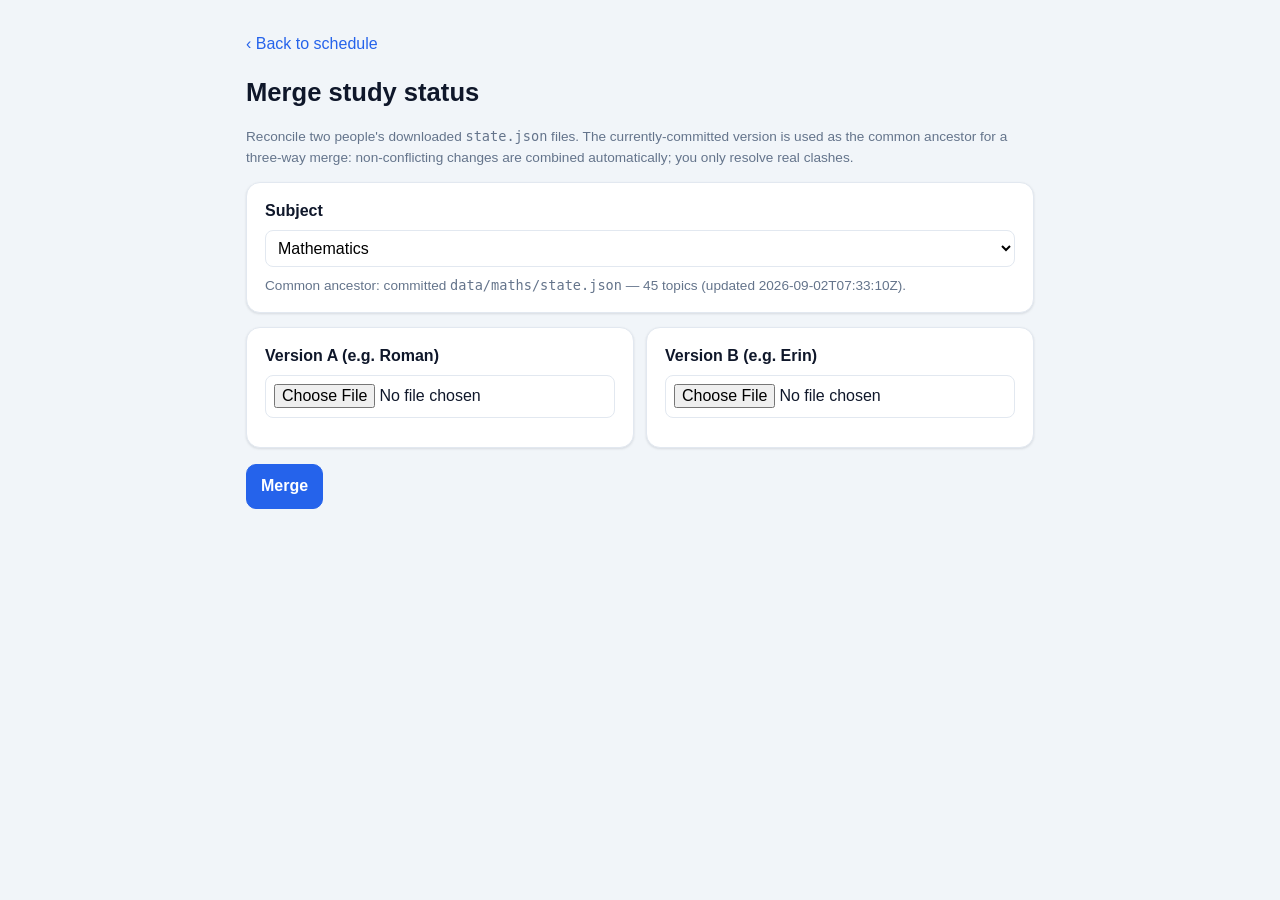
==== merge.html @ 23b68b0f "Add three-way state merge tool + subject name in 3-day calendar view merge.html: a self-contained br" ====
<!DOCTYPE html>
<html lang="en">
<head>
  <meta charset="utf-8">
  <meta name="viewport" content="width=device-width, initial-scale=1, viewport-fit=cover">
  <title>Merge state · Erin Study Schedule</title>
  <link rel="stylesheet" href="app.css">
  <style>
    .merge-wrap { max-width: 820px; margin: 0 auto; padding: 16px 16px 60px; }
    .drop { display: grid; grid-template-columns: 1fr 1fr; gap: 12px; }
    .drop .card { margin: 0; }
    label.field { display: block; font-weight: 600; margin-bottom: 6px; }
    input[type=file], select { font: inherit; padding: 8px; border: 1px solid var(--line); border-radius: 8px; width: 100%; background: var(--card); }
    .summary { display: flex; gap: 16px; flex-wrap: wrap; margin: 4px 0; }
    .summary b { font-variant-numeric: tabular-nums; }
    .conflict { border-top: 1px solid var(--line); padding: 12px 0; }
    .conflict:first-child { border-top: 0; }
    .conflict h4 { margin: 0 0 8px; }
    .choices { display: flex; gap: 8px; flex-wrap: wrap; }
    .choice { border: 2px solid var(--line); border-radius: 10px; padding: 8px 12px; cursor: pointer; display: flex; align-items: center; gap: 8px; }
    .choice.sel { border-color: var(--accent); background: #eff6ff; }
    .choice input { display: none; }
    .who { font-size: .72rem; color: var(--muted); text-transform: uppercase; letter-spacing: .04em; }
    .out { width: 100%; height: 200px; font-family: ui-monospace, Menlo, monospace; font-size: .72rem; border: 1px solid var(--line); border-radius: 8px; padding: 10px; }
    .note { color: var(--muted); font-size: .85rem; }
    .bad { color: var(--n); }
    .ok { color: var(--c); }
    @media (max-width: 560px) { .drop { grid-template-columns: 1fr; } }
  </style>
</head>
<body>
<div class="merge-wrap">
  <p><a href="." data-nav>‹ Back to schedule</a></p>
  <h1>Merge study status</h1>
  <p class="note">Reconcile two people's downloaded <code>state.json</code> files. The
    currently-committed version is used as the common ancestor for a three-way merge:
    non-conflicting changes are combined automatically; you only resolve real clashes.</p>

  <section class="card">
    <label class="field" for="subject">Subject</label>
    <select id="subject"></select>
    <p class="note" id="base-note" style="margin:8px 0 0"></p>
  </section>

  <div class="drop">
    <section class="card">
      <label class="field" for="fileA">Version A (e.g. Roman)</label>
      <input type="file" id="fileA" accept="application/json,.json">
      <p class="note" id="statusA"></p>
    </section>
    <section class="card">
      <label class="field" for="fileB">Version B (e.g. Erin)</label>
      <input type="file" id="fileB" accept="application/json,.json">
      <p class="note" id="statusB"></p>
    </section>
  </div>

  <p><button class="btn primary" id="mergeBtn" disabled>Merge</button>
     <button class="btn ghost" id="allA" hidden>Take all A</button>
     <button class="btn ghost" id="allB" hidden>Take all B</button></p>

  <section class="card" id="result" hidden>
    <div class="summary">
      <span>Auto-merged: <b id="nAuto">0</b> topics</span>
      <span>Conflicts: <b id="nConf">0</b></span>
      <span>Unresolved: <b id="nOpen" class="bad">0</b></span>
    </div>
    <div id="conflicts"></div>
  </section>

  <section class="card" id="outWrap" hidden>
    <h2>Merged <code id="outPath"></code></h2>
    <p class="note">Save this over the file in the repo, then commit &amp; push.</p>
    <textarea class="out" id="out" readonly></textarea>
    <p style="margin-top:10px">
      <button class="btn" id="copy">Copy</button>
      <button class="btn primary" id="download" disabled>Download merged state.json</button>
    </p>
  </section>
</div>

<script type="module">
const $ = (id) => document.getElementById(id);
const STATUS = { N: 'st-n', W: 'st-w', C: 'st-c' };
const chip = (s) => `<span class="chip ${STATUS[s] || ''}">${s || '·'}</span>`;

let subjects = [], base = null, A = null, B = null, titles = {}, subjectId = null;
let computed = null;                     // { auto:[ids], conflicts:[{id,y,t,b}], topicFields:{} }
const resolution = {};                   // id -> 'A' | 'B'

// URL canonicalisation — mirrors tools/pmt/bind.py canon().
function canon(url) {
  let u = url || '';
  try {
    if (u.includes('pdf-pages') && u.includes('pdf=')) {
      const q = new URL(u, location.href).searchParams.get('pdf');
      if (q) u = q;
    }
  } catch { /* ignore */ }
  let prev = null;
  while (prev !== u) { prev = u; try { u = decodeURIComponent(u); } catch { break; } }
  try { const p = new URL(u, location.href); return (p.host + p.pathname).toLowerCase().trim(); }
  catch { return u.toLowerCase().trim(); }
}

async function init() {
  try {
    subjects = (await (await fetch('data/subjects.json?t=' + Date.now())).json()).subjects
      .filter((s) => s.status === 'active');
  } catch { subjects = []; }
  $('subject').innerHTML = subjects.map((s) => `<option value="${s.id}">${s.name}</option>`).join('');
  $('subject').onchange = pickSubject;
  if (subjects.length) pickSubject();
}

async function pickSubject() {
  subjectId = $('subject').value;
  const meta = subjects.find((s) => s.id === subjectId);
  base = null; titles = {};
  try {
    base = await (await fetch(meta.state + '?t=' + Date.now())).json();
    $('base-note').innerHTML = `Common ancestor: committed <code>${meta.state}</code> — ` +
      `${Object.keys(base.topics || {}).length} topics (updated ${base.updatedAt || '—'}).`;
  } catch { $('base-note').innerHTML = '<span class="bad">Could not load committed base.</span>'; }
  try {
    const c = await (await fetch(meta.content + '?t=' + Date.now())).json();
    for (const strand of c.strands) for (const st of strand.subtopics) titles[st.id] = st.title;
  } catch { /* titles optional */ }
  refresh();
}

function readFile(input, slot, statusEl) {
  const f = input.files[0];
  if (!f) return;
  const r = new FileReader();
  r.onload = () => {
    try {
      const j = JSON.parse(r.result);
      if (!j || typeof j.topics !== 'object') throw new Error('missing "topics"');
      if (slot === 'A') A = j; else B = j;
      statusEl.innerHTML = `<span class="ok">✓ ${Object.keys(j.topics).length} topics</span>`;
    } catch (e) {
      if (slot === 'A') A = null; else B = null;
      statusEl.innerHTML = `<span class="bad">Not a valid state file: ${e.message}</span>`;
    }
    refresh();
  };
  r.readAsText(f);
}

function refresh() {
  $('mergeBtn').disabled = !(base && A && B);
}

// --- three-way merge engine ---
function topic(obj, id) { return (obj && obj.topics[id]) || null; }
function status(obj, id, fallback) { const t = topic(obj, id); return t ? (t.status || 'N') : fallback; }

function mergeLinks(a, b) {
  const out = [], seen = new Set();
  for (const l of [...(a || []), ...(b || [])]) {
    const k = canon(l.url);
    if (!seen.has(k)) { seen.add(k); out.push(l); }
  }
  return out;
}

function sessKey(s) { return `${s.date}|${s.time || ''}|${s.type || ''}`; }
function mergeSessions(baseS, aS, bS) {
  const bm = new Map((baseS || []).map((s) => [sessKey(s), s]));
  const out = new Map();
  for (const s of [...(aS || []), ...(bS || [])]) {
    const k = sessKey(s);
    if (!out.has(k)) out.set(k, { ...s });
    else {
      // same slot in both: resolve `done` three-way, else "completed wins"
      const cur = out.get(k), bd = bm.get(k)?.done ?? false;
      cur.done = (cur.done === s.done) ? cur.done
        : (cur.done === bd) ? s.done : (s.done === bd) ? cur.done : (cur.done || s.done);
    }
  }
  return [...out.values()];
}

function compute() {
  const ids = new Set([
    ...Object.keys(base.topics || {}), ...Object.keys(A.topics || {}), ...Object.keys(B.topics || {}),
  ]);
  const auto = [], conflicts = [], fields = {};
  for (const id of ids) {
    const bs = status(base, id, null), as = status(A, id, null), ts = status(B, id, null);
    const ay = as ?? bs ?? 'N', by = ts ?? bs ?? 'N';
    let resolved = null, isConflict = false;
    if (ay === by) resolved = ay;
    else if (ay === bs) resolved = by;          // A unchanged → take B
    else if (by === bs) resolved = ay;          // B unchanged → take A
    else { isConflict = true; }                 // both changed differently
    fields[id] = {
      links: mergeLinks(topic(A, id)?.links, topic(B, id)?.links),
      sessions: mergeSessions(topic(base, id)?.sessions, topic(A, id)?.sessions, topic(B, id)?.sessions),
      status: resolved,
    };
    if (isConflict) { conflicts.push({ id, a: ay, b: by, base: bs }); delete resolution[id]; }
    else auto.push(id);
  }
  computed = { auto, conflicts, fields };
}

function build() {
  const out = { updatedAt: new Date().toISOString().replace(/\.\d+Z$/, 'Z'), topics: {} };
  const order = [...computed.auto, ...computed.conflicts.map((c) => c.id)].sort();
  for (const id of order) {
    const f = computed.fields[id];
    let st = f.status;
    if (st == null) { const c = computed.conflicts.find((x) => x.id === id); st = resolution[id] === 'B' ? c.b : c.a; }
    out.topics[id] = { status: st, links: f.links, sessions: f.sessions };
  }
  return out;
}

function renderConflicts() {
  const box = $('conflicts');
  box.innerHTML = computed.conflicts.map((c) => `
    <div class="conflict" data-id="${c.id}">
      <h4>${titles[c.id] || c.id}</h4>
      <div class="choices">
        ${['A', 'B'].map((side) => {
          const val = side === 'A' ? c.a : c.b;
          const who = side === 'A' ? 'Version A' : 'Version B';
          const sel = resolution[c.id] === side ? 'sel' : '';
          return `<label class="choice ${sel}" data-side="${side}">
            <input type="radio" name="c-${c.id}" value="${side}" ${sel ? 'checked' : ''}>
            <span><span class="who">${who}</span><br>${chip(val)}</span></label>`;
        }).join('')}
        <label class="choice" title="unchanged base was ${c.base}"><span class="who">base</span> ${chip(c.base)}</label>
      </div>
    </div>`).join('') || '<p class="note">No conflicts — fully auto-merged. 🎉</p>';
  box.querySelectorAll('.conflict').forEach((row) => {
    row.querySelectorAll('input[type=radio]').forEach((r) => r.onchange = () => {
      resolution[row.dataset.id] = r.value;
      row.querySelectorAll('.choice[data-side]').forEach((c) => c.classList.toggle('sel', c.dataset.side === r.value));
      updateOut();
    });
  });
}

function updateOut() {
  $('nAuto').textContent = computed.auto.length;
  $('nConf').textContent = computed.conflicts.length;
  const open = computed.conflicts.filter((c) => !resolution[c.id]).length;
  $('nOpen').textContent = open;
  const merged = build();
  $('out').value = JSON.stringify(merged, null, 2) + '\n';
  $('download').disabled = open > 0;
}

function doMerge() {
  compute();
  $('result').hidden = false;
  $('outWrap').hidden = false;
  $('allA').hidden = $('allB').hidden = computed.conflicts.length === 0;
  const meta = subjects.find((s) => s.id === subjectId);
  $('outPath').textContent = meta.state;
  renderConflicts();
  updateOut();
}

$('fileA').onchange = (e) => readFile(e.target, 'A', $('statusA'));
$('fileB').onchange = (e) => readFile(e.target, 'B', $('statusB'));
$('mergeBtn').onclick = doMerge;
$('allA').onclick = () => { computed.conflicts.forEach((c) => resolution[c.id] = 'A'); renderConflicts(); updateOut(); };
$('allB').onclick = () => { computed.conflicts.forEach((c) => resolution[c.id] = 'B'); renderConflicts(); updateOut(); };
$('copy').onclick = async () => { try { await navigator.clipboard.writeText($('out').value); $('copy').textContent = 'Copied ✓'; } catch { $('out').select(); document.execCommand('copy'); } };
$('download').onclick = () => {
  const blob = new Blob([$('out').value], { type: 'application/json' });
  const a = document.createElement('a');
  a.href = URL.createObjectURL(blob); a.download = 'state.json'; a.click();
  URL.revokeObjectURL(a.href);
};

init();
</script>
</body>
</html>
---- app.css ----
:root {
  --bg: #f1f5f9;
  --card: #ffffff;
  --ink: #0f172a;
  --muted: #64748b;
  --line: #e2e8f0;
  --accent: #2563eb;
  --n: #dc2626;   /* red */
  --w: #f59e0b;   /* amber */
  --c: #16a34a;   /* green */
  --radius: 14px;
  --shadow: 0 1px 3px rgba(15, 23, 42, .08), 0 1px 2px rgba(15, 23, 42, .04);
}
* { box-sizing: border-box; }
html { -webkit-text-size-adjust: 100%; }
body {
  margin: 0;
  font: 16px/1.55 -apple-system, BlinkMacSystemFont, "Segoe UI", Roboto, Helvetica, Arial, sans-serif;
  color: var(--ink);
  background: var(--bg);
  padding-bottom: 88px;
}
#app { max-width: 820px; margin: 0 auto; padding: 0 16px 40px; }
a { color: var(--accent); text-decoration: none; }
h1 { font-size: 1.6rem; margin: .2em 0; }
h2 { font-size: 1.15rem; margin: 0 0 .5em; }
.muted { color: var(--muted); }
.small { font-size: .85rem; }
.lead, .sub { color: var(--muted); }

/* top bar */
.topbar {
  display: flex; align-items: center; justify-content: space-between;
  padding: 14px 0; margin-bottom: 4px; border-bottom: 1px solid var(--line);
  position: sticky; top: 0; background: var(--bg); z-index: 5;
}
.brand { font-weight: 700; color: var(--ink); }
.topnav a { margin-left: 16px; font-weight: 600; }
.page-head { margin: 18px 0 8px; }
.page-head .sub { margin: .2em 0 0; }
.back { display: inline-block; margin: 14px 0 6px; font-weight: 600; }

/* cards */
.card {
  background: var(--card); border: 1px solid var(--line); border-radius: var(--radius);
  padding: 16px 18px; margin: 14px 0; box-shadow: var(--shadow);
}
.card ul { margin: .3em 0; padding-left: 1.2em; }
.card li { margin: .25em 0; }

/* landing */
.subject-grid { display: grid; grid-template-columns: repeat(auto-fill, minmax(220px, 1fr)); gap: 14px; margin-top: 10px; }
.subject-card {
  background: var(--card); border: 1px solid var(--line); border-left: 5px solid var(--accent);
  border-radius: var(--radius); padding: 18px; box-shadow: var(--shadow); min-height: 96px;
}
.subject-card h2 { color: var(--ink); }
.subject-card p { color: var(--muted); margin: .2em 0 0; font-size: .85rem; }
.disabled .subject-card { opacity: .55; }
.soon { font-size: .6rem; text-transform: uppercase; letter-spacing: .05em; background: var(--line); color: var(--muted); padding: 2px 6px; border-radius: 6px; vertical-align: middle; }

/* toolbar / tier segmented control */
.toolbar { display: flex; align-items: center; justify-content: space-between; gap: 10px; margin: 8px 0 4px; flex-wrap: wrap; }
.seg { display: inline-flex; background: var(--card); border: 1px solid var(--line); border-radius: 10px; overflow: hidden; }
.seg button { border: 0; background: transparent; padding: 8px 14px; font: inherit; font-weight: 600; color: var(--muted); cursor: pointer; }
.seg button.on { background: var(--accent); color: #fff; }
.legend { color: var(--muted); font-size: .9rem; }

/* checklist rows */
.strand { margin: 18px 0; }
.strand-head { display: flex; align-items: baseline; justify-content: space-between; margin-bottom: 6px; }
.weight { color: var(--muted); font-size: .8rem; }
.rows { background: var(--card); border: 1px solid var(--line); border-radius: var(--radius); overflow: hidden; box-shadow: var(--shadow); }
.row { display: flex; align-items: center; gap: 12px; padding: 12px 14px; border-top: 1px solid var(--line); color: var(--ink); }
.row:first-child { border-top: 0; }
.row-title { flex: 1; font-weight: 500; }
.row-go { color: var(--muted); font-size: 1.3rem; }
.htag { display: inline-block; margin-left: 6px; font-size: .6rem; font-weight: 700; color: #fff; background: #7c3aed; border-radius: 5px; padding: 1px 5px; vertical-align: middle; }

/* status chips + row chip buttons */
.chip, .row-chip {
  display: inline-flex; align-items: center; justify-content: center;
  width: 26px; height: 26px; border-radius: 8px; font-weight: 800; font-size: .85rem; color: #fff;
}
.row-chip { border: 0; cursor: pointer; width: 34px; height: 34px; font-size: 1rem; }
.st-n { background: var(--n); }
.st-w { background: var(--w); }
.st-c { background: var(--c); }

/* topic detail */
.topic-head { display: flex; align-items: flex-start; justify-content: space-between; gap: 16px; margin: 6px 0 4px; }
.crumb { color: var(--muted); font-size: .85rem; margin: 0 0 2px; }
.topic-head h1 { margin: 0 0 4px; }
.nextup { margin: 4px 0 0; }
.bigbadge {
  flex: 0 0 auto; border: 0; cursor: pointer; color: #fff; border-radius: 16px;
  width: 108px; min-height: 108px; padding: 12px 8px; display: flex; flex-direction: column;
  align-items: center; justify-content: center; gap: 2px; box-shadow: var(--shadow);
}
.bb-letter { font-size: 2.6rem; font-weight: 800; line-height: 1; }
.bb-label { font-size: .7rem; font-weight: 600; opacity: .95; text-align: center; }
.formulae li { font-variant-numeric: tabular-nums; }

/* sessions + links lists */
.sessions, .links { list-style: none; padding: 0; margin: 0 0 10px; }
.ses { display: flex; align-items: center; gap: 10px; padding: 8px 0; border-top: 1px solid var(--line); }
.ses:first-child { border-top: 0; }
.ses-when { font-weight: 600; min-width: 130px; }
.ses-type { color: var(--muted); flex: 1; }
.ses.done .ses-when, .ses.done .ses-type { text-decoration: line-through; color: var(--muted); }
.ses.future .ses-when { color: var(--accent); }
.links li { display: flex; align-items: center; gap: 8px; padding: 6px 0; }
.link-x { margin-left: auto; border: 0; background: transparent; color: var(--muted); font-size: 1rem; cursor: pointer; }
.add-row { display: flex; gap: 8px; flex-wrap: wrap; margin-top: 8px; }
.add-row input, .add-row select { padding: 9px 10px; border: 1px solid var(--line); border-radius: 9px; font: inherit; }
.add-row input[type="text"], .add-row input[type="url"] { flex: 1; min-width: 160px; }

/* buttons */
.btn { border: 1px solid var(--line); background: var(--card); color: var(--ink); font: inherit; font-weight: 600; padding: 9px 14px; border-radius: 10px; cursor: pointer; }
.btn.primary { background: var(--accent); color: #fff; border-color: var(--accent); }
.btn.ghost { background: transparent; }
.btn.big { font-size: 1.05rem; padding: 13px 20px; }
.update-foot { text-align: center; margin: 24px 0 10px; }
.update-foot p { margin: 6px 0 0; }

/* save bar */
.savebar {
  position: fixed; left: 0; right: 0; bottom: 0; z-index: 20;
  display: flex; align-items: center; justify-content: space-between; gap: 12px; flex-wrap: wrap;
  background: #0f172a; color: #fff; padding: 12px 16px;
  padding-bottom: calc(12px + env(safe-area-inset-bottom));
}
.savebar-actions { display: flex; gap: 8px; }
.savebar .btn.ghost { color: #fff; border-color: #334155; }

/* modal */
.modal-bg { position: fixed; inset: 0; background: rgba(15, 23, 42, .5); display: flex; align-items: center; justify-content: center; padding: 16px; z-index: 40; }
.modal { background: var(--card); border-radius: var(--radius); padding: 20px; max-width: 560px; width: 100%; max-height: 90vh; overflow: auto; }
.modal .cmd { background: #0f172a; color: #e2e8f0; padding: 10px 12px; border-radius: 8px; overflow-x: auto; font-size: .8rem; }
.export-text { width: 100%; height: 220px; margin: 10px 0; font-family: ui-monospace, Menlo, monospace; font-size: .75rem; border: 1px solid var(--line); border-radius: 8px; padding: 10px; }
.modal-actions { display: flex; gap: 8px; justify-content: flex-end; flex-wrap: wrap; }

/* tables */
.tbl { width: 100%; border-collapse: collapse; }
.tbl td { padding: 6px 8px; border-top: 1px solid var(--line); vertical-align: top; }

/* calendar */
.three-day { display: grid; grid-template-columns: repeat(3, 1fr); gap: 12px; margin: 12px 0; }
.day3 { background: var(--card); border: 1px solid var(--line); border-radius: var(--radius); padding: 12px; box-shadow: var(--shadow); }
.day3.is-today { border-color: var(--accent); box-shadow: 0 0 0 2px rgba(37, 99, 235, .15), var(--shadow); }
.day3 h3 { margin: 0 0 8px; font-size: 1rem; display: flex; flex-direction: column; }
.day3 h3 span { font-weight: 500; color: var(--muted); font-size: .78rem; }
.cal-item { display: flex; gap: 8px; align-items: baseline; padding: 7px 8px; margin: 6px 0; border-left: 4px solid var(--accent); background: #f8fafc; border-radius: 8px; color: var(--ink); }
.cal-time { font-weight: 700; font-variant-numeric: tabular-nums; font-size: .85rem; }
.cal-topic { font-size: .85rem; }
.cal-topic em { color: var(--muted); font-style: normal; font-size: .75rem; }
.cal-subject { display: inline-block; background: var(--accent); color: #fff; font-size: .62rem; font-weight: 700; text-transform: uppercase; letter-spacing: .03em; padding: 1px 6px; border-radius: 6px; margin-right: 6px; vertical-align: middle; }
.merge-link { margin-top: 26px; text-align: center; font-size: .85rem; }
.month { overflow-x: auto; }
.mrow.head, .mgrid { display: grid; grid-template-columns: repeat(7, 1fr); }
.mhd { text-align: center; font-size: .7rem; color: var(--muted); padding: 4px 0; font-weight: 700; }
.mcell { min-height: 62px; border: 1px solid var(--line); padding: 4px; }
.mcell.empty { background: #f8fafc; }
.mcell.today { outline: 2px solid var(--accent); outline-offset: -2px; }
.mnum { font-size: .8rem; color: var(--muted); }
.mdots { display: flex; flex-wrap: wrap; gap: 3px; margin-top: 4px; }
.dot { width: 8px; height: 8px; border-radius: 50%; display: inline-block; }

.loading, .error { padding: 40px 0; color: var(--muted); }
.error pre { white-space: pre-wrap; color: var(--n); }

/* phone */
@media (max-width: 560px) {
  .three-day { grid-template-columns: 1fr; }
  .topic-head { flex-direction: column-reverse; align-items: stretch; }
  .bigbadge { width: 100%; flex-direction: row; min-height: 76px; justify-content: center; gap: 14px; }
  .bb-letter { font-size: 2rem; }
  .ses-when { min-width: 108px; }
}
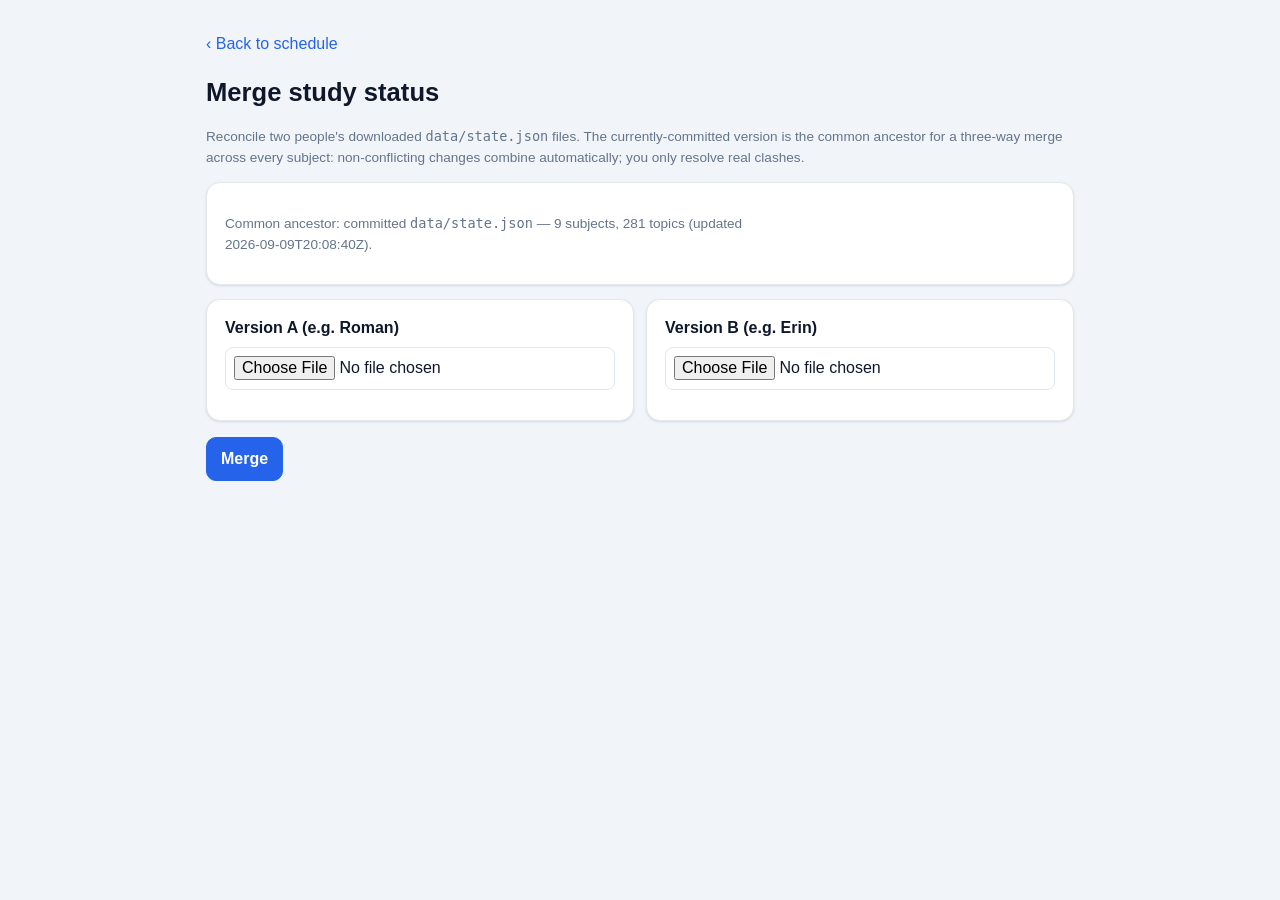
==== commit 0e2d5667: "Consolidate all subject state into a single data/state.json Replace nine per-subject state.json file" ====
--- a/merge.html
+++ b/merge.html
@@ -6,41 +6,37 @@
   <title>Merge state · Erin Study Schedule</title>
   <link rel="stylesheet" href="app.css">
   <style>
-    .merge-wrap { max-width: 820px; margin: 0 auto; padding: 16px 16px 60px; }
+    .merge-wrap { max-width: 900px; margin: 0 auto; padding: 16px 16px 60px; }
     .drop { display: grid; grid-template-columns: 1fr 1fr; gap: 12px; }
     .drop .card { margin: 0; }
     label.field { display: block; font-weight: 600; margin-bottom: 6px; }
-    input[type=file], select { font: inherit; padding: 8px; border: 1px solid var(--line); border-radius: 8px; width: 100%; background: var(--card); }
-    .summary { display: flex; gap: 16px; flex-wrap: wrap; margin: 4px 0; }
+    input[type=file] { font: inherit; padding: 8px; border: 1px solid var(--line); border-radius: 8px; width: 100%; background: var(--card); }
+    .summary { display: flex; gap: 16px; flex-wrap: wrap; margin: 4px 0 10px; }
     .summary b { font-variant-numeric: tabular-nums; }
     .conflict { border-top: 1px solid var(--line); padding: 12px 0; }
     .conflict:first-child { border-top: 0; }
     .conflict h4 { margin: 0 0 8px; }
+    .conflict .sub { color: var(--muted); font-weight: 400; font-size: .85em; }
     .choices { display: flex; gap: 8px; flex-wrap: wrap; }
     .choice { border: 2px solid var(--line); border-radius: 10px; padding: 8px 12px; cursor: pointer; display: flex; align-items: center; gap: 8px; }
     .choice.sel { border-color: var(--accent); background: #eff6ff; }
     .choice input { display: none; }
     .who { font-size: .72rem; color: var(--muted); text-transform: uppercase; letter-spacing: .04em; }
-    .out { width: 100%; height: 200px; font-family: ui-monospace, Menlo, monospace; font-size: .72rem; border: 1px solid var(--line); border-radius: 8px; padding: 10px; }
+    .out { width: 100%; height: 220px; font-family: ui-monospace, Menlo, monospace; font-size: .72rem; border: 1px solid var(--line); border-radius: 8px; padding: 10px; }
     .note { color: var(--muted); font-size: .85rem; }
-    .bad { color: var(--n); }
-    .ok { color: var(--c); }
+    .bad { color: var(--n); } .ok { color: var(--c); }
     @media (max-width: 560px) { .drop { grid-template-columns: 1fr; } }
   </style>
 </head>
 <body>
 <div class="merge-wrap">
-  <p><a href="." data-nav>‹ Back to schedule</a></p>
+  <p><a href=".">‹ Back to schedule</a></p>
   <h1>Merge study status</h1>
-  <p class="note">Reconcile two people's downloaded <code>state.json</code> files. The
-    currently-committed version is used as the common ancestor for a three-way merge:
-    non-conflicting changes are combined automatically; you only resolve real clashes.</p>
-
-  <section class="card">
-    <label class="field" for="subject">Subject</label>
-    <select id="subject"></select>
-    <p class="note" id="base-note" style="margin:8px 0 0"></p>
-  </section>
+  <p class="note">Reconcile two people's downloaded <code>data/state.json</code> files. The
+    currently-committed version is the common ancestor for a three-way merge across every
+    subject: non-conflicting changes combine automatically; you only resolve real clashes.</p>
+
+  <section class="card"><p class="note" id="base-note">Loading committed base…</p></section>
 
   <div class="drop">
     <section class="card">
@@ -69,12 +65,12 @@
   </section>
 
   <section class="card" id="outWrap" hidden>
-    <h2>Merged <code id="outPath"></code></h2>
-    <p class="note">Save this over the file in the repo, then commit &amp; push.</p>
+    <h2>Merged <code>data/state.json</code></h2>
+    <p class="note">Save this over <code>data/state.json</code>, then commit &amp; push.</p>
     <textarea class="out" id="out" readonly></textarea>
     <p style="margin-top:10px">
       <button class="btn" id="copy">Copy</button>
-      <button class="btn primary" id="download" disabled>Download merged state.json</button>
+      <button class="btn primary" id="download" disabled>Download data/state.json</button>
     </p>
   </section>
 </div>
@@ -84,160 +80,141 @@
 const STATUS = { N: 'st-n', W: 'st-w', C: 'st-c' };
 const chip = (s) => `<span class="chip ${STATUS[s] || ''}">${s || '·'}</span>`;
 
-let subjects = [], base = null, A = null, B = null, titles = {}, subjectId = null;
-let computed = null;                     // { auto:[ids], conflicts:[{id,y,t,b}], topicFields:{} }
-const resolution = {};                   // id -> 'A' | 'B'
-
-// URL canonicalisation — mirrors tools/pmt/bind.py canon().
+let subjects = [], base = null, A = null, B = null, titles = {}, names = {};
+let computed = null;
+const resolution = {};                     // "sid:::tid" -> 'A' | 'B'
+
 function canon(url) {
   let u = url || '';
-  try {
-    if (u.includes('pdf-pages') && u.includes('pdf=')) {
-      const q = new URL(u, location.href).searchParams.get('pdf');
-      if (q) u = q;
-    }
-  } catch { /* ignore */ }
+  try { if (u.includes('pdf-pages') && u.includes('pdf=')) { const q = new URL(u, location.href).searchParams.get('pdf'); if (q) u = q; } } catch { /* */ }
   let prev = null;
   while (prev !== u) { prev = u; try { u = decodeURIComponent(u); } catch { break; } }
-  try { const p = new URL(u, location.href); return (p.host + p.pathname).toLowerCase().trim(); }
-  catch { return u.toLowerCase().trim(); }
-}
+  try { const p = new URL(u, location.href); return (p.host + p.pathname).toLowerCase().trim(); } catch { return u.toLowerCase().trim(); }
+}
+const norm = (s) => ({ updatedAt: s?.updatedAt || '', subjects: s?.subjects || {} });
 
 async function init() {
+  try { subjects = (await (await fetch('data/subjects.json?t=' + Date.now())).json()).subjects.filter((s) => s.status === 'active'); }
+  catch { subjects = []; }
+  subjects.forEach((s) => { names[s.id] = s.name; });
   try {
-    subjects = (await (await fetch('data/subjects.json?t=' + Date.now())).json()).subjects
-      .filter((s) => s.status === 'active');
-  } catch { subjects = []; }
-  $('subject').innerHTML = subjects.map((s) => `<option value="${s.id}">${s.name}</option>`).join('');
-  $('subject').onchange = pickSubject;
-  if (subjects.length) pickSubject();
-}
-
-async function pickSubject() {
-  subjectId = $('subject').value;
-  const meta = subjects.find((s) => s.id === subjectId);
-  base = null; titles = {};
-  try {
-    base = await (await fetch(meta.state + '?t=' + Date.now())).json();
-    $('base-note').innerHTML = `Common ancestor: committed <code>${meta.state}</code> — ` +
-      `${Object.keys(base.topics || {}).length} topics (updated ${base.updatedAt || '—'}).`;
-  } catch { $('base-note').innerHTML = '<span class="bad">Could not load committed base.</span>'; }
-  try {
-    const c = await (await fetch(meta.content + '?t=' + Date.now())).json();
-    for (const strand of c.strands) for (const st of strand.subtopics) titles[st.id] = st.title;
-  } catch { /* titles optional */ }
-  refresh();
+    base = norm(await (await fetch('data/state.json?t=' + Date.now())).json());
+    const n = Object.values(base.subjects).reduce((a, s) => a + Object.keys(s.topics || {}).length, 0);
+    $('base-note').innerHTML = `Common ancestor: committed <code>data/state.json</code> — ${Object.keys(base.subjects).length} subjects, ${n} topics (updated ${base.updatedAt || '—'}).`;
+  } catch { base = norm(null); $('base-note').innerHTML = '<span class="bad">Could not load committed data/state.json.</span>'; }
+  // topic titles per subject (best-effort, for nicer conflict labels)
+  await Promise.all(subjects.map(async (s) => {
+    try {
+      const c = await (await fetch(s.content + '?t=' + Date.now())).json();
+      titles[s.id] = {};
+      for (const strand of c.strands) for (const st of strand.subtopics) titles[s.id][st.id] = st.title;
+    } catch { /* ignore */ }
+  }));
 }
 
 function readFile(input, slot, statusEl) {
-  const f = input.files[0];
-  if (!f) return;
+  const f = input.files[0]; if (!f) return;
   const r = new FileReader();
   r.onload = () => {
     try {
       const j = JSON.parse(r.result);
-      if (!j || typeof j.topics !== 'object') throw new Error('missing "topics"');
-      if (slot === 'A') A = j; else B = j;
-      statusEl.innerHTML = `<span class="ok">✓ ${Object.keys(j.topics).length} topics</span>`;
+      if (!j || typeof j.subjects !== 'object') throw new Error('not a data/state.json (missing "subjects")');
+      const n = Object.values(j.subjects).reduce((a, s) => a + Object.keys(s.topics || {}).length, 0);
+      if (slot === 'A') A = norm(j); else B = norm(j);
+      statusEl.innerHTML = `<span class="ok">✓ ${Object.keys(j.subjects).length} subjects, ${n} topics</span>`;
     } catch (e) {
       if (slot === 'A') A = null; else B = null;
-      statusEl.innerHTML = `<span class="bad">Not a valid state file: ${e.message}</span>`;
+      statusEl.innerHTML = `<span class="bad">${e.message}</span>`;
     }
-    refresh();
+    $('mergeBtn').disabled = !(base && A && B);
   };
   r.readAsText(f);
 }
 
-function refresh() {
-  $('mergeBtn').disabled = !(base && A && B);
-}
-
-// --- three-way merge engine ---
-function topic(obj, id) { return (obj && obj.topics[id]) || null; }
-function status(obj, id, fallback) { const t = topic(obj, id); return t ? (t.status || 'N') : fallback; }
+const topics = (state, sid) => state.subjects[sid]?.topics || {};
+const statusOf = (state, sid, tid) => topics(state, sid)[tid]?.status ?? null;
 
 function mergeLinks(a, b) {
   const out = [], seen = new Set();
-  for (const l of [...(a || []), ...(b || [])]) {
-    const k = canon(l.url);
-    if (!seen.has(k)) { seen.add(k); out.push(l); }
+  for (const l of [...(a || []), ...(b || [])]) { const k = canon(l.url); if (!seen.has(k)) { seen.add(k); out.push(l); } }
+  return out;
+}
+const sk = (s) => `${s.date}|${s.time || ''}|${s.type || ''}`;
+function mergeSessions(bS, aS, bS2) {
+  const bm = new Map((bS || []).map((s) => [sk(s), s]));
+  const m = new Map();
+  for (const s of [...(aS || []), ...(bS2 || [])]) {
+    const k = sk(s);
+    if (!m.has(k)) m.set(k, { ...s });
+    else { const cur = m.get(k), bd = bm.get(k)?.done ?? false; cur.done = (cur.done === s.done) ? cur.done : (cur.done === bd) ? s.done : (s.done === bd) ? cur.done : (cur.done || s.done); }
+  }
+  return [...m.values()];
+}
+
+function compute() {
+  const auto = [], conflicts = [], fields = {};
+  const sids = new Set([...Object.keys(base.subjects), ...Object.keys(A.subjects), ...Object.keys(B.subjects)]);
+  for (const sid of sids) {
+    fields[sid] = {};
+    const tids = new Set([...Object.keys(topics(base, sid)), ...Object.keys(topics(A, sid)), ...Object.keys(topics(B, sid))]);
+    for (const tid of tids) {
+      const bs = statusOf(base, sid, tid), as = statusOf(A, sid, tid), ts = statusOf(B, sid, tid);
+      const ay = as ?? bs ?? 'N', by = ts ?? bs ?? 'N';
+      let resolved = null, isConflict = false;
+      if (ay === by) resolved = ay;
+      else if (ay === bs) resolved = by;
+      else if (by === bs) resolved = ay;
+      else isConflict = true;
+      fields[sid][tid] = {
+        status: resolved,
+        links: mergeLinks(topics(A, sid)[tid]?.links, topics(B, sid)[tid]?.links),
+        sessions: mergeSessions(topics(base, sid)[tid]?.sessions, topics(A, sid)[tid]?.sessions, topics(B, sid)[tid]?.sessions),
+      };
+      if (isConflict) { conflicts.push({ sid, tid, a: ay, b: by, base: bs }); delete resolution[sid + ':::' + tid]; }
+      else auto.push(1);
+    }
+  }
+  computed = { auto: auto.length, conflicts, fields };
+}
+
+function build() {
+  const out = { updatedAt: new Date().toISOString().replace(/\.\d+Z$/, 'Z'), subjects: {} };
+  const order = subjects.map((s) => s.id).filter((id) => id in computed.fields);
+  for (const id of Object.keys(computed.fields)) if (!order.includes(id)) order.push(id);
+  for (const sid of order) {
+    const baseTopics = Object.keys(topics(base, sid));
+    const tids = [...baseTopics, ...Object.keys(computed.fields[sid]).filter((t) => !baseTopics.includes(t))];
+    const outTopics = {};
+    for (const tid of tids) {
+      const f = computed.fields[sid][tid];
+      let st = f.status;
+      if (st == null) { const c = computed.conflicts.find((x) => x.sid === sid && x.tid === tid); st = resolution[sid + ':::' + tid] === 'B' ? c.b : c.a; }
+      outTopics[tid] = { status: st, links: f.links, sessions: f.sessions };
+    }
+    out.subjects[sid] = { topics: outTopics };
   }
   return out;
 }
 
-function sessKey(s) { return `${s.date}|${s.time || ''}|${s.type || ''}`; }
-function mergeSessions(baseS, aS, bS) {
-  const bm = new Map((baseS || []).map((s) => [sessKey(s), s]));
-  const out = new Map();
-  for (const s of [...(aS || []), ...(bS || [])]) {
-    const k = sessKey(s);
-    if (!out.has(k)) out.set(k, { ...s });
-    else {
-      // same slot in both: resolve `done` three-way, else "completed wins"
-      const cur = out.get(k), bd = bm.get(k)?.done ?? false;
-      cur.done = (cur.done === s.done) ? cur.done
-        : (cur.done === bd) ? s.done : (s.done === bd) ? cur.done : (cur.done || s.done);
-    }
-  }
-  return [...out.values()];
-}
-
-function compute() {
-  const ids = new Set([
-    ...Object.keys(base.topics || {}), ...Object.keys(A.topics || {}), ...Object.keys(B.topics || {}),
-  ]);
-  const auto = [], conflicts = [], fields = {};
-  for (const id of ids) {
-    const bs = status(base, id, null), as = status(A, id, null), ts = status(B, id, null);
-    const ay = as ?? bs ?? 'N', by = ts ?? bs ?? 'N';
-    let resolved = null, isConflict = false;
-    if (ay === by) resolved = ay;
-    else if (ay === bs) resolved = by;          // A unchanged → take B
-    else if (by === bs) resolved = ay;          // B unchanged → take A
-    else { isConflict = true; }                 // both changed differently
-    fields[id] = {
-      links: mergeLinks(topic(A, id)?.links, topic(B, id)?.links),
-      sessions: mergeSessions(topic(base, id)?.sessions, topic(A, id)?.sessions, topic(B, id)?.sessions),
-      status: resolved,
-    };
-    if (isConflict) { conflicts.push({ id, a: ay, b: by, base: bs }); delete resolution[id]; }
-    else auto.push(id);
-  }
-  computed = { auto, conflicts, fields };
-}
-
-function build() {
-  const out = { updatedAt: new Date().toISOString().replace(/\.\d+Z$/, 'Z'), topics: {} };
-  const order = [...computed.auto, ...computed.conflicts.map((c) => c.id)].sort();
-  for (const id of order) {
-    const f = computed.fields[id];
-    let st = f.status;
-    if (st == null) { const c = computed.conflicts.find((x) => x.id === id); st = resolution[id] === 'B' ? c.b : c.a; }
-    out.topics[id] = { status: st, links: f.links, sessions: f.sessions };
-  }
-  return out;
-}
-
 function renderConflicts() {
-  const box = $('conflicts');
-  box.innerHTML = computed.conflicts.map((c) => `
-    <div class="conflict" data-id="${c.id}">
-      <h4>${titles[c.id] || c.id}</h4>
+  $('conflicts').innerHTML = computed.conflicts.map((c) => {
+    const key = c.sid + ':::' + c.tid;
+    const title = (titles[c.sid] && titles[c.sid][c.tid]) || c.tid;
+    return `<div class="conflict" data-key="${key}">
+      <h4>${title} <span class="sub">${names[c.sid] || c.sid}</span></h4>
       <div class="choices">
         ${['A', 'B'].map((side) => {
           const val = side === 'A' ? c.a : c.b;
-          const who = side === 'A' ? 'Version A' : 'Version B';
-          const sel = resolution[c.id] === side ? 'sel' : '';
-          return `<label class="choice ${sel}" data-side="${side}">
-            <input type="radio" name="c-${c.id}" value="${side}" ${sel ? 'checked' : ''}>
-            <span><span class="who">${who}</span><br>${chip(val)}</span></label>`;
+          const sel = resolution[key] === side ? 'sel' : '';
+          return `<label class="choice ${sel}" data-side="${side}"><input type="radio" name="c-${key}" value="${side}" ${sel ? 'checked' : ''}>
+            <span><span class="who">Version ${side}</span><br>${chip(val)}</span></label>`;
         }).join('')}
-        <label class="choice" title="unchanged base was ${c.base}"><span class="who">base</span> ${chip(c.base)}</label>
-      </div>
-    </div>`).join('') || '<p class="note">No conflicts — fully auto-merged. 🎉</p>';
-  box.querySelectorAll('.conflict').forEach((row) => {
+        <label class="choice"><span class="who">base</span> ${chip(c.base)}</label>
+      </div></div>`;
+  }).join('') || '<p class="note">No conflicts — fully auto-merged. 🎉</p>';
+  $('conflicts').querySelectorAll('.conflict').forEach((row) => {
     row.querySelectorAll('input[type=radio]').forEach((r) => r.onchange = () => {
-      resolution[row.dataset.id] = r.value;
+      resolution[row.dataset.key] = r.value;
       row.querySelectorAll('.choice[data-side]').forEach((c) => c.classList.toggle('sel', c.dataset.side === r.value));
       updateOut();
     });
@@ -245,38 +222,28 @@
 }
 
 function updateOut() {
-  $('nAuto').textContent = computed.auto.length;
+  $('nAuto').textContent = computed.auto;
   $('nConf').textContent = computed.conflicts.length;
-  const open = computed.conflicts.filter((c) => !resolution[c.id]).length;
+  const open = computed.conflicts.filter((c) => !resolution[c.sid + ':::' + c.tid]).length;
   $('nOpen').textContent = open;
-  const merged = build();
-  $('out').value = JSON.stringify(merged, null, 2) + '\n';
+  $('out').value = JSON.stringify(build(), null, 2) + '\n';
   $('download').disabled = open > 0;
 }
 
 function doMerge() {
   compute();
-  $('result').hidden = false;
-  $('outWrap').hidden = false;
+  $('result').hidden = false; $('outWrap').hidden = false;
   $('allA').hidden = $('allB').hidden = computed.conflicts.length === 0;
-  const meta = subjects.find((s) => s.id === subjectId);
-  $('outPath').textContent = meta.state;
-  renderConflicts();
-  updateOut();
+  renderConflicts(); updateOut();
 }
 
 $('fileA').onchange = (e) => readFile(e.target, 'A', $('statusA'));
 $('fileB').onchange = (e) => readFile(e.target, 'B', $('statusB'));
 $('mergeBtn').onclick = doMerge;
-$('allA').onclick = () => { computed.conflicts.forEach((c) => resolution[c.id] = 'A'); renderConflicts(); updateOut(); };
-$('allB').onclick = () => { computed.conflicts.forEach((c) => resolution[c.id] = 'B'); renderConflicts(); updateOut(); };
+$('allA').onclick = () => { computed.conflicts.forEach((c) => resolution[c.sid + ':::' + c.tid] = 'A'); renderConflicts(); updateOut(); };
+$('allB').onclick = () => { computed.conflicts.forEach((c) => resolution[c.sid + ':::' + c.tid] = 'B'); renderConflicts(); updateOut(); };
 $('copy').onclick = async () => { try { await navigator.clipboard.writeText($('out').value); $('copy').textContent = 'Copied ✓'; } catch { $('out').select(); document.execCommand('copy'); } };
-$('download').onclick = () => {
-  const blob = new Blob([$('out').value], { type: 'application/json' });
-  const a = document.createElement('a');
-  a.href = URL.createObjectURL(blob); a.download = 'state.json'; a.click();
-  URL.revokeObjectURL(a.href);
-};
+$('download').onclick = () => { const b = new Blob([$('out').value], { type: 'application/json' }); const a = document.createElement('a'); a.href = URL.createObjectURL(b); a.download = 'state.json'; a.click(); URL.revokeObjectURL(a.href); };
 
 init();
 </script>
--- a/app.css
+++ b/app.css
@@ -20,7 +20,9 @@
   background: var(--bg);
   padding-bottom: 88px;
 }
-#app { max-width: 820px; margin: 0 auto; padding: 0 16px 40px; }
+#app { max-width: 1080px; margin: 0 auto; padding: 0 16px 40px; }
+/* keep running prose readable even though the shell is wide */
+.card > p, .lead, .legend { max-width: 72ch; }
 a { color: var(--accent); text-decoration: none; }
 h1 { font-size: 1.6rem; margin: .2em 0; }
 h2 { font-size: 1.15rem; margin: 0 0 .5em; }
@@ -64,7 +66,12 @@
 .seg { display: inline-flex; background: var(--card); border: 1px solid var(--line); border-radius: 10px; overflow: hidden; }
 .seg button { border: 0; background: transparent; padding: 8px 14px; font: inherit; font-weight: 600; color: var(--muted); cursor: pointer; }
 .seg button.on { background: var(--accent); color: #fff; }
-.legend { color: var(--muted); font-size: .9rem; }
+.legend { color: var(--muted); font-size: .9rem; margin: 0; }
+.legend-row { display: flex; align-items: center; justify-content: space-between; gap: 10px 14px; flex-wrap: wrap; margin: 8px 0; }
+.legend-controls { display: flex; gap: 8px; }
+.btn.sm { padding: 6px 11px; font-size: .82rem; }
+.btn.ghost.on { background: var(--accent); color: #fff; border-color: var(--accent); }
+.row-parent { color: var(--muted); font-weight: 400; font-size: .86em; }
 
 /* checklist rows */
 .strand { margin: 18px 0; }
@@ -154,14 +161,39 @@
 .cal-time { font-weight: 700; font-variant-numeric: tabular-nums; font-size: .85rem; }
 .cal-topic { font-size: .85rem; }
 .cal-topic em { color: var(--muted); font-style: normal; font-size: .75rem; }
-.cal-subject { display: inline-block; background: var(--accent); color: #fff; font-size: .62rem; font-weight: 700; text-transform: uppercase; letter-spacing: .03em; padding: 1px 6px; border-radius: 6px; margin-right: 6px; vertical-align: middle; }
+.cal-subject { display: inline-block; background: var(--accent); color: #fff; font-size: .68rem; font-weight: 700; padding: 1px 7px; border-radius: 6px; margin-right: 6px; vertical-align: middle; }
 .merge-link { margin-top: 26px; text-align: center; font-size: .85rem; }
 .month { overflow-x: auto; }
 .mrow.head, .mgrid { display: grid; grid-template-columns: repeat(7, 1fr); }
 .mhd { text-align: center; font-size: .7rem; color: var(--muted); padding: 4px 0; font-weight: 700; }
 .mcell { min-height: 62px; border: 1px solid var(--line); padding: 4px; }
 .mcell.empty { background: #f8fafc; }
-.mcell.today { outline: 2px solid var(--accent); outline-offset: -2px; }
+.mcell.today { background: #dbeafe; }
+.mcell.today .mnum { background: var(--accent); color: #fff; border-radius: 999px; padding: 2px 8px; font-weight: 700; }
+.mcell[data-date] { cursor: pointer; }
+.mcell.selected { box-shadow: inset 0 0 0 2px var(--accent); }
+
+/* two-column calendar body + Outlook-style day panel */
+.cal-body { display: grid; grid-template-columns: 1fr 1fr; gap: 14px; align-items: start; }
+.day-panel { margin: 0; }
+.day-head { display: flex; align-items: baseline; justify-content: space-between; margin-bottom: 10px; }
+.day-head h2 { margin: 0; font-size: 1.05rem; }
+.day-scroll { height: 560px; overflow-y: auto; position: relative; border-top: 1px solid var(--line); }
+.next-day { position: absolute; left: 0; right: 0; background: rgba(148, 163, 184, .16); pointer-events: none; }
+.next-day > span { position: absolute; top: 5px; left: 54px; font-size: .64rem; font-weight: 700; color: var(--muted); background: var(--card); padding: 1px 6px; border-radius: 6px; }
+.day-event.next { opacity: .9; }
+.day-grid { position: relative; margin-top: 8px; }
+.now-line { position: absolute; left: 52px; right: 4px; border-top: 2px solid #ef4444; z-index: 3; }
+.now-line::before { content: ''; position: absolute; left: -5px; top: -5px; width: 8px; height: 8px; border-radius: 50%; background: #ef4444; }
+.hourline { position: absolute; left: 0; right: 0; border-top: 1px solid var(--line); }
+.hlabel { position: absolute; top: -8px; left: 0; width: 48px; font-size: .66rem; color: var(--muted); background: var(--card); padding-right: 4px; }
+.day-track { position: absolute; left: 54px; right: 4px; top: 0; bottom: 0; }
+.day-event { position: absolute; left: 0; right: 0; box-sizing: border-box; background: var(--evt); color: #fff; border-radius: 8px; padding: 3px 8px; overflow: hidden; box-shadow: var(--shadow); display: flex; flex-direction: column; gap: 1px; }
+.day-event .de-time { font-size: .64rem; font-weight: 700; opacity: .95; font-variant-numeric: tabular-nums; }
+.day-event .de-title { font-size: .74rem; line-height: 1.15; }
+.day-event.done { opacity: .5; }
+.day-event .cal-subject { background: rgba(255, 255, 255, .25); color: #fff; margin-right: 5px; }
+@media (max-width: 700px) { .cal-body { grid-template-columns: 1fr; } }
 .mnum { font-size: .8rem; color: var(--muted); }
 .mdots { display: flex; flex-wrap: wrap; gap: 3px; margin-top: 4px; }
 .dot { width: 8px; height: 8px; border-radius: 50%; display: inline-block; }
